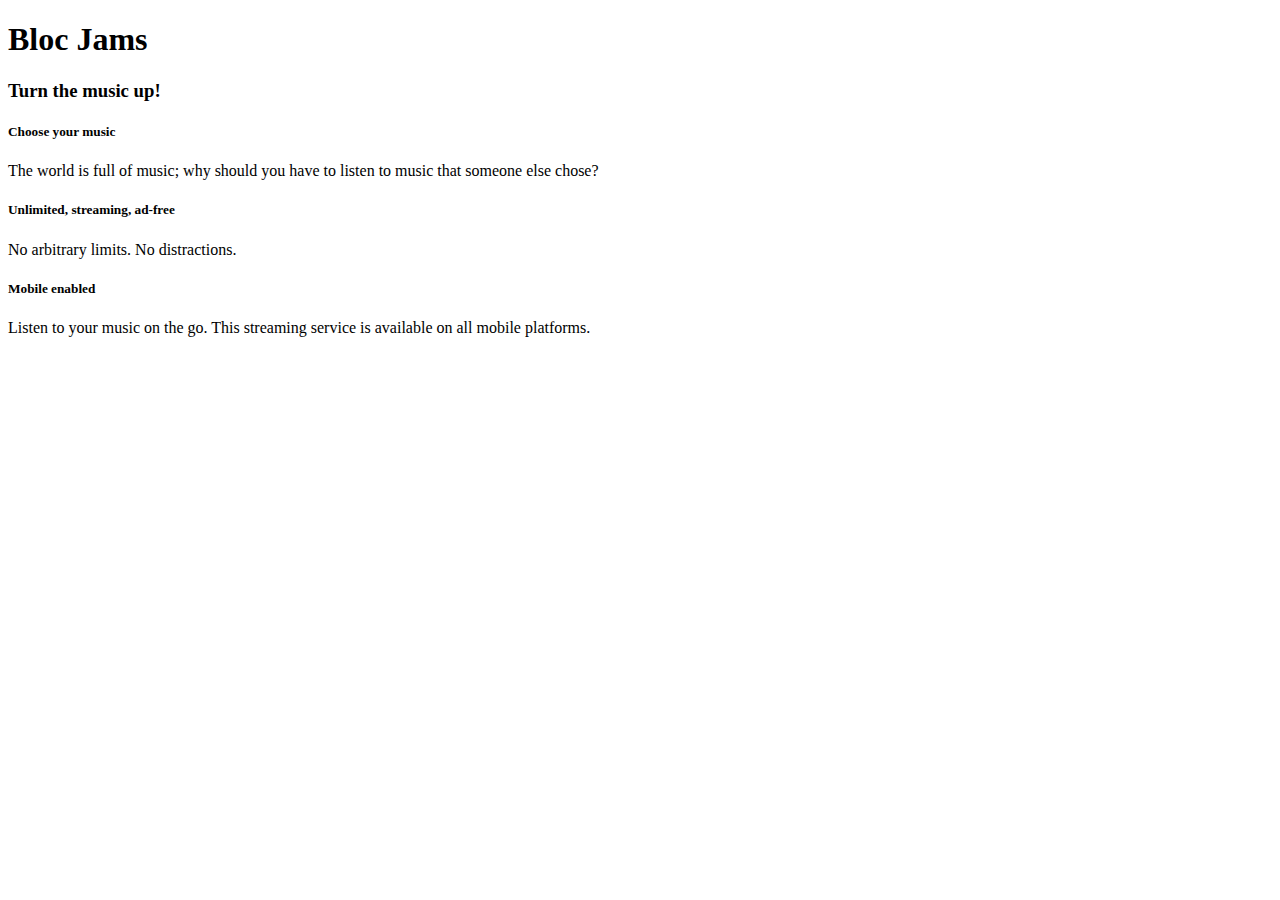
==== index.html @ 5e56fdce "refactor the Bloc Jams markup using semantic HTML" ====
<!DOCTYPE html>
<html>
    <head>
      <title>Bloc Jams</title>
    </head>
    <body>
        <nav> <!-- navigation bar -->
        </nav>

        <section> <!-- hero content -->
            <h1>Bloc Jams</h1>
            <h3>Turn the music up!</h3>
        </section>

        <section> <!-- selling points -->
            <div>
                <h5>Choose your music</h5>
                <p>The world is full of music; why should you have to listen to music that someone else chose?</p>
            </div>
            <div>
                <h5>Unlimited, streaming, ad-free</h5>
                <p>No arbitrary limits. No distractions.</p>
            </div>
            <div>
                <h5>Mobile enabled</h5>
                <p>Listen to your music on the go. This streaming service is available on all mobile platforms.</p>
            </div>
        </section>
    </body>
</html>
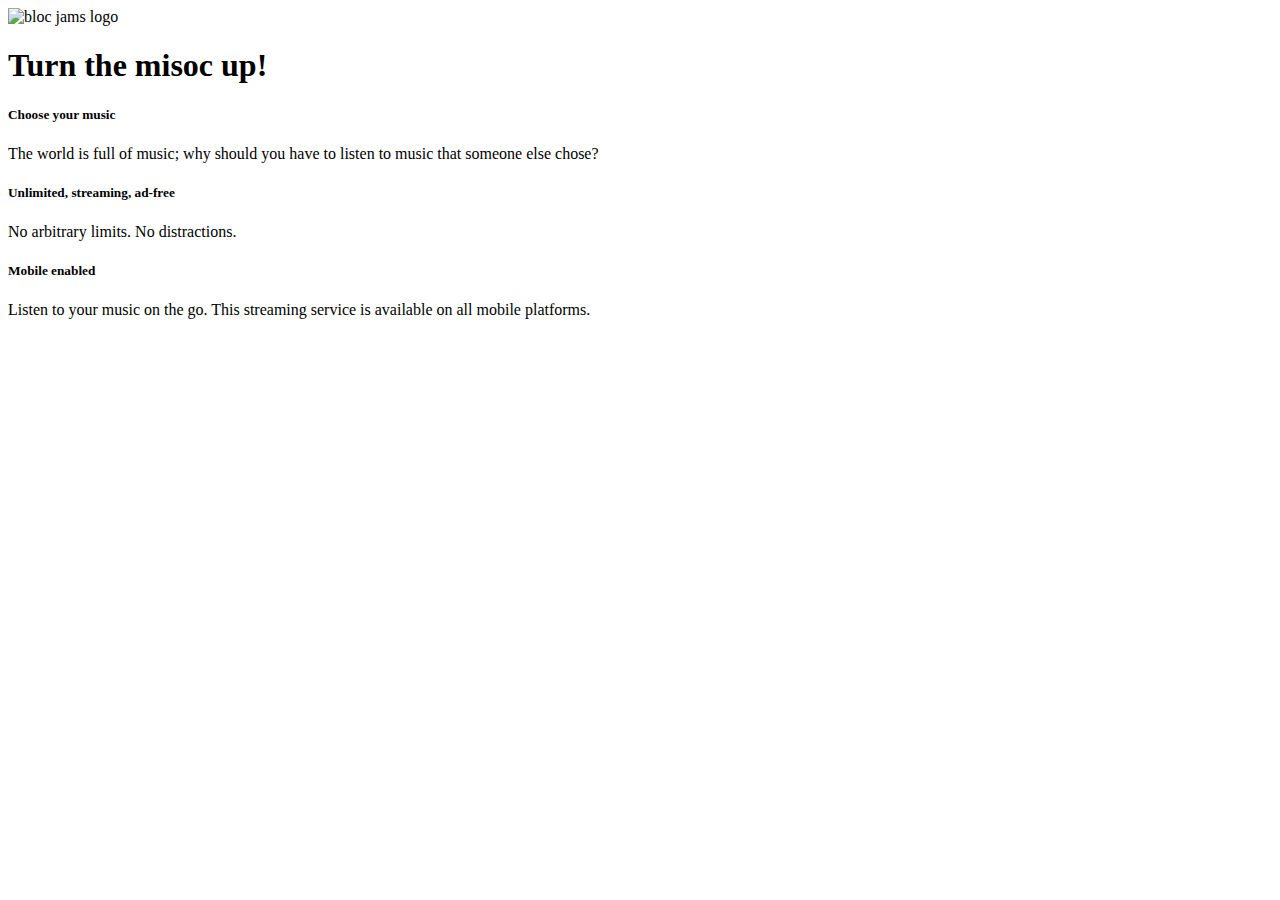
==== commit 82ba6081: "Checkpoint 6 HTML CSS Style update index.html" ====
--- a/index.html
+++ b/index.html
@@ -2,28 +2,35 @@
 <html>
     <head>
       <title>Bloc Jams</title>
+      <link rel="stylesheet" type="text/css" href="http://fonts.googleapis.com/css?family=Open+Sans:400,800,600,700,300">
+      <link rel="stylesheet" type="text/css" href="http://code.ionicframework.com/ionicons/2.0.1/css/ionicons.min.css">
+      <link rel="stylesheet" type="text/css" href="styles/normalize.css">
+      <link rel="stylesheet" type="text/css" href="styles/main.css">
     </head>
-    <body>
-        <nav> <!-- navigation bar -->
+    <body class="landing">
+        <nav class="navbar"> <!-- navigation bar -->
+           <img src="assets/images/bloc_jams_logo.png" alt="bloc jams logo" class="logo">
         </nav>
 
-        <section> <!-- hero content -->
-            <h1>Bloc Jams</h1>
-            <h3>Turn the music up!</h3>
+        <section class="hero-content"> <!-- hero content -->
+            <h1 class="hero-title">Turn the misoc up!</h1>
         </section>
 
-        <section> <!-- selling points -->
-            <div>
-                <h5>Choose your music</h5>
-                <p>The world is full of music; why should you have to listen to music that someone else chose?</p>
+        <section class="selling-points"> <!-- selling points -->
+            <div class="point">
+                <span class="ion-music-note"></span>
+                <h5 class="point-title">Choose your music</h5>
+                <p class="point-description">The world is full of music; why should you have to listen to music that someone else chose?</p>
             </div>
-            <div>
-                <h5>Unlimited, streaming, ad-free</h5>
-                <p>No arbitrary limits. No distractions.</p>
+            <div class="point">
+                <span class="ion-radio-waves"></span>
+                <h5 class="point-title">Unlimited, streaming, ad-free</h5>
+                <p class="point-description">No arbitrary limits. No distractions.</p>
             </div>
-            <div>
-                <h5>Mobile enabled</h5>
-                <p>Listen to your music on the go. This streaming service is available on all mobile platforms.</p>
+            <div class="point">
+                <span class="ion-iphone"></span>
+                <h5 class="point-title">Mobile enabled</h5>
+                <p class="point-description">Listen to your music on the go. This streaming service is available on all mobile platforms.</p>
             </div>
         </section>
     </body>
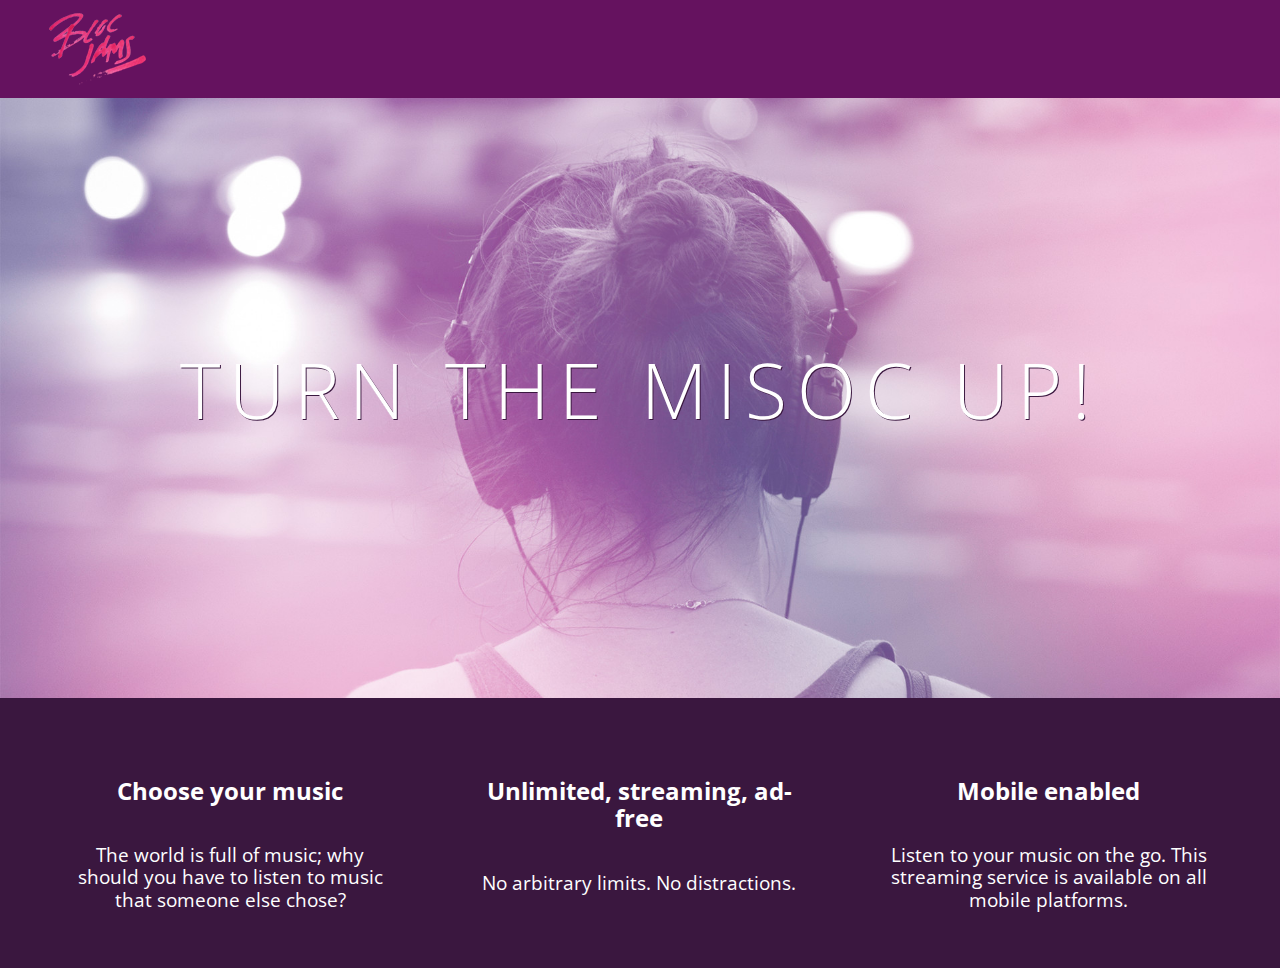
==== commit bb4d31b8: "Checkpoint 7 Responsiveness: completed" ====
--- a/index.html
+++ b/index.html
@@ -2,10 +2,12 @@
 <html>
     <head>
       <title>Bloc Jams</title>
+      <meta name="viewport" content="width=device-width, initial-scale=1">
       <link rel="stylesheet" type="text/css" href="http://fonts.googleapis.com/css?family=Open+Sans:400,800,600,700,300">
       <link rel="stylesheet" type="text/css" href="http://code.ionicframework.com/ionicons/2.0.1/css/ionicons.min.css">
       <link rel="stylesheet" type="text/css" href="styles/normalize.css">
       <link rel="stylesheet" type="text/css" href="styles/main.css">
+      <link rel="stylesheet" type="text/css" href="styles/landing.css">
     </head>
     <body class="landing">
         <nav class="navbar"> <!-- navigation bar -->
@@ -16,18 +18,18 @@
             <h1 class="hero-title">Turn the misoc up!</h1>
         </section>
 
-        <section class="selling-points"> <!-- selling points -->
-            <div class="point">
+        <section class="selling-points container"> <!-- selling points -->
+          <div class="point column third">
                 <span class="ion-music-note"></span>
                 <h5 class="point-title">Choose your music</h5>
                 <p class="point-description">The world is full of music; why should you have to listen to music that someone else chose?</p>
             </div>
-            <div class="point">
+            <div class="point column third">
                 <span class="ion-radio-waves"></span>
                 <h5 class="point-title">Unlimited, streaming, ad-free</h5>
                 <p class="point-description">No arbitrary limits. No distractions.</p>
             </div>
-            <div class="point">
+            <div class="point column third">
                 <span class="ion-iphone"></span>
                 <h5 class="point-title">Mobile enabled</h5>
                 <p class="point-description">Listen to your music on the go. This streaming service is available on all mobile platforms.</p>
--- a/styles/main.css
+++ b/styles/main.css
@@ -0,0 +1,53 @@
+*, *:before, *:after {
+    -moz-box-sizing: border-box;
+    -webkit-box-sizing: border-box;
+    box-sizing: border-box;
+}
+
+html {
+    height: 100%;
+    font-size: 100%;
+}
+
+body {
+    font-family: 'Open Sans';
+    color: white;
+    min-height: 100%;
+}
+
+.navbar {
+    padding: 0.5rem;
+    background-color: rgb(101,18,95);
+}
+
+.navbar > .logo {
+    position: relative;
+    left: 2rem;
+}
+
+.container {
+    margin: 0 auto;
+    max-width: 64rem;
+}
+
+/* Medium and small screens (640px) */
+@media (min-width: 640px) {
+  html { font-size: 112%; }
+  .column {
+    float: left;
+    padding-left: 1rem;
+    padding-right: 1rem;
+  }
+
+     .column.full { width: 100%; }
+     .column.two-thirds { width: 66.7%; }
+     .column.half { width: 50%; }
+     .column.third { width: 33.3%; }
+     .column.fourth { width: 25%; }
+     .column.flow-opposite { float: right; }
+}
+
+/* Large screens (1024px) */
+@media (min-width: 1024px) {
+  html { font-size: 120%; }
+}
--- a/styles/landing.css
+++ b/styles/landing.css
@@ -0,0 +1,48 @@
+body.landing {
+    background-color: rgb(58,23,63);
+}
+
+.hero-content {
+    position: relative;
+    min-height: 600px;
+    background-image: url(../assets/images/bloc_jams_bg.jpg);
+    background-repeat: no-repeat;
+    background-position: center center;
+    background-size: cover;
+}
+
+.hero-content .hero-title {
+    position: absolute;
+    top: 40%;
+    -webkit-transform: translateY(-50%);
+    -moz-transform: translateY(-50%);
+    transform: translateY(-50%);
+    width: 100%;
+    text-align: center;
+    font-size: 4rem;
+    font-weight: 300;
+    text-transform: uppercase;
+    letter-spacing: 0.5rem;
+    text-shadow: 1px 1px 0px rgb(58,23,63);
+}
+
+.selling-points {
+    position: relative;
+}
+
+.point {
+    position: relative;
+    padding: 2rem;
+    text-align: center;
+}
+
+.point .point-title {
+    font-size: 1.25rem;
+}
+
+.ion-music-note,
+.ion-radio-waves,
+.ion-iphone {
+    color: rgb(233,50,117);
+    font-size: 5rem;
+}
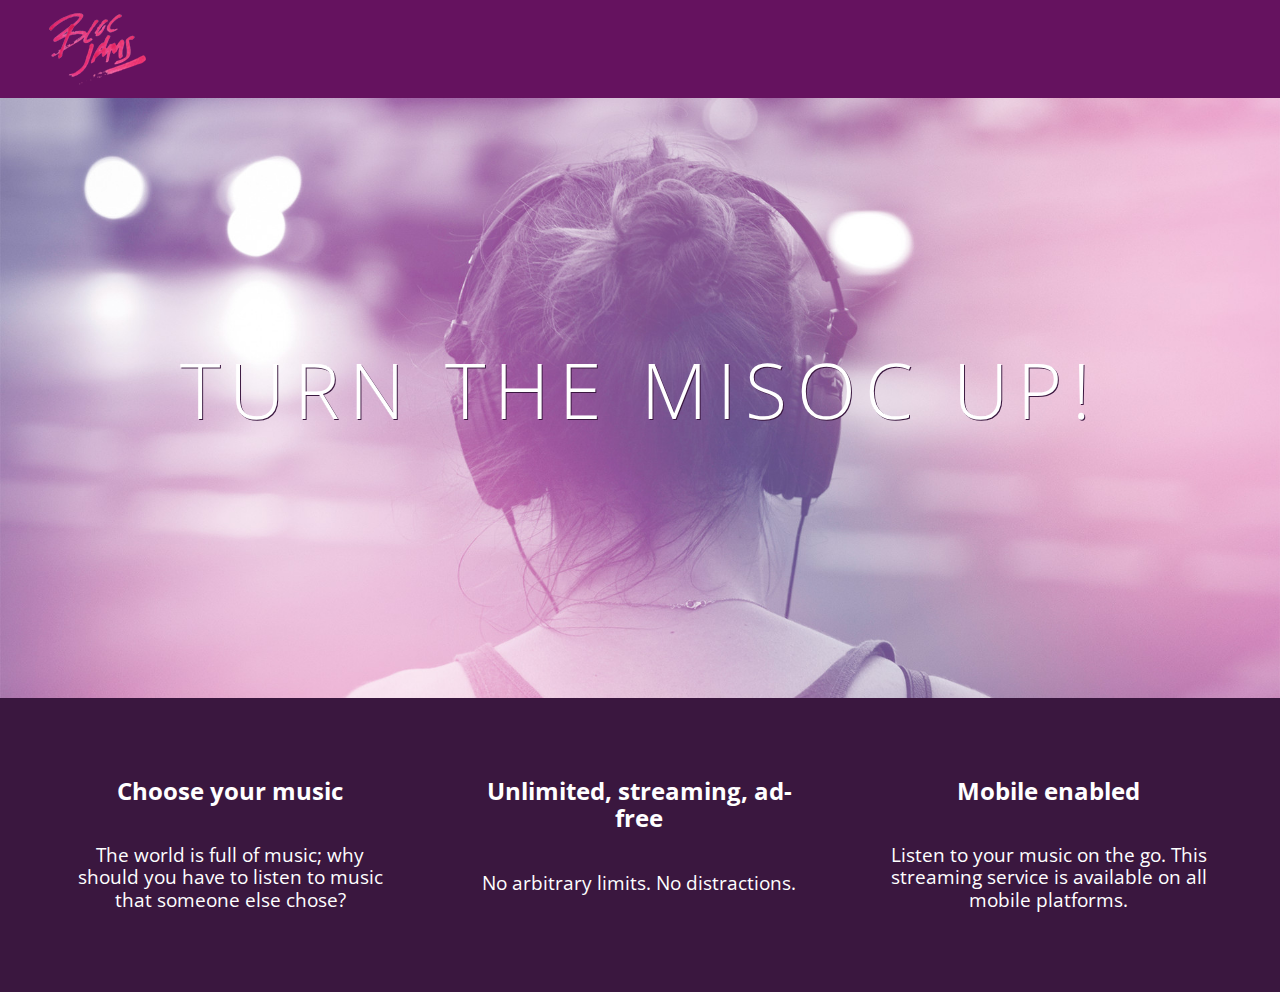
==== commit e61276a6: "Assignment 7 completed" ====
--- a/index.html
+++ b/index.html
@@ -18,7 +18,7 @@
             <h1 class="hero-title">Turn the misoc up!</h1>
         </section>
 
-        <section class="selling-points container"> <!-- selling points -->
+        <section class="selling-points container clearfix"> <!-- selling points -->
           <div class="point column third">
                 <span class="ion-music-note"></span>
                 <h5 class="point-title">Choose your music</h5>
--- a/styles/main.css
+++ b/styles/main.css
@@ -51,3 +51,11 @@
 @media (min-width: 1024px) {
   html { font-size: 120%; }
 }
+
+.clearfix::after {
+   content: ".";
+   visibility: hidden;
+   display: block;
+   height: 0;
+   clear: both;
+}
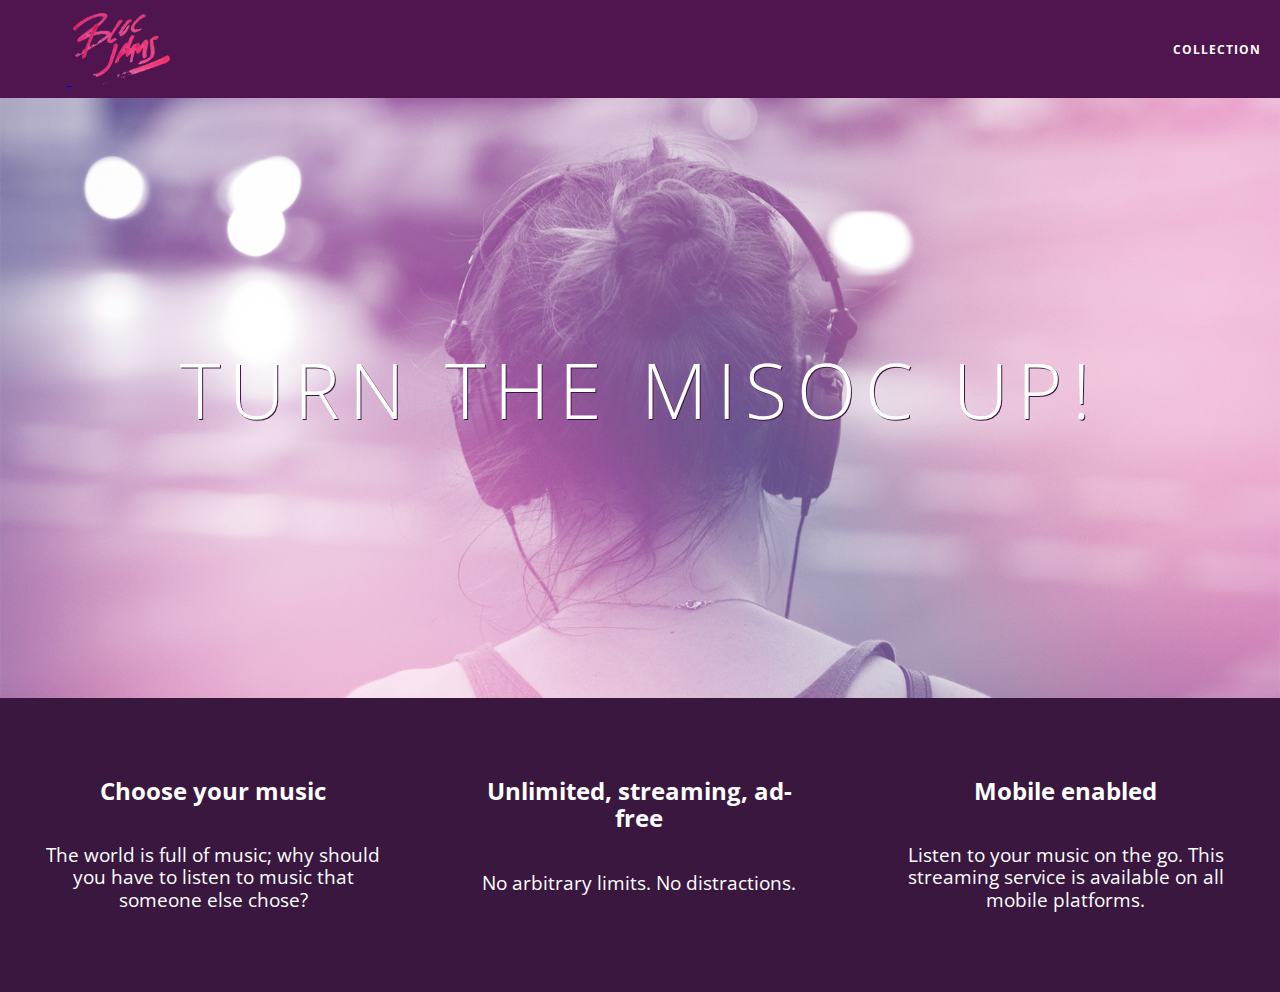
==== commit 1146614a: "Checkpoint 8 Collection View: completed" ====
--- a/index.html
+++ b/index.html
@@ -11,7 +11,12 @@
     </head>
     <body class="landing">
         <nav class="navbar"> <!-- navigation bar -->
-           <img src="assets/images/bloc_jams_logo.png" alt="bloc jams logo" class="logo">
+        　<a href="index.html" class="logo">
+             <img src="assets/images/bloc_jams_logo.png" alt="bloc jams logo">
+         </a>
+         <div class="links-container">
+             <a href="collection.html" class="navbar-link">collection</a>
+         </div>
         </nav>
 
         <section class="hero-content"> <!-- hero content -->
--- a/styles/main.css
+++ b/styles/main.css
@@ -16,13 +16,51 @@
 }
 
 .navbar {
+    position: relative;
     padding: 0.5rem;
-    background-color: rgb(101,18,95);
+    /* #1 */
+     background-color: rgba(101,18,95,0.5);
+     /* #2 */
+     z-index: 1;
 }
 
 .navbar > .logo {
     position: relative;
     left: 2rem;
+    cursor: pointer;  /* produces the finger-pointer icon when you hover over the logo */
+ }
+ 
+ .navbar .links-container {
+     display: table;
+     position: absolute;
+     top: 0;
+     right: 0;
+     height: 100px;
+     color: white;
+ }
+ 
+ .links-container .navbar-link {
+     display: table-cell;
+     position: relative;
+     height: 100%;
+     padding-left: 1rem;
+     padding-right: 1rem;
+     /* #3 */
+     vertical-align: middle;
+     color: white;
+     font-size: 0.625rem;
+     letter-spacing: 0.05rem;
+     font-weight: 700;
+     text-transform: uppercase;
+     /* #4 */
+     text-decoration: none;
+     cursor: pointer;
+ }
+ 
+   /* #5 */
+ .links-container .navbar-link:hover {
+     color: rgb(233,50,117);
+ }
 }
 
 .container {
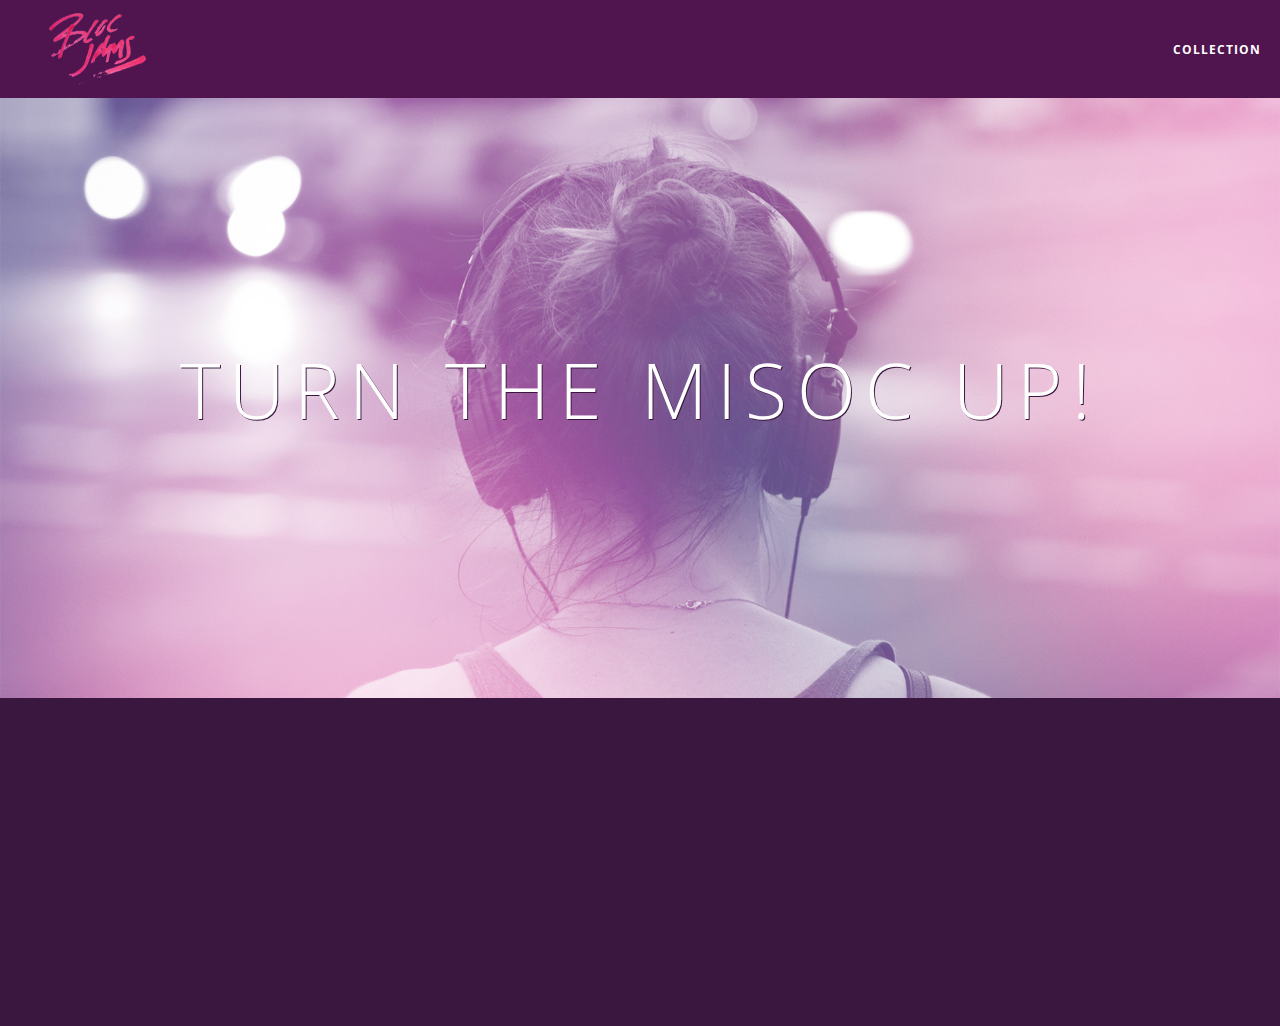
==== commit 08ea368f: "checkpoint-21-DOM_Scripting_Animation : completed" ====
--- a/index.html
+++ b/index.html
@@ -11,7 +11,7 @@
     </head>
     <body class="landing">
         <nav class="navbar"> <!-- navigation bar -->
-        　<a href="index.html" class="logo">
+          <a href="index.html" class="logo">
              <img src="assets/images/bloc_jams_logo.png" alt="bloc jams logo">
          </a>
          <div class="links-container">
@@ -40,5 +40,7 @@
                 <p class="point-description">Listen to your music on the go. This streaming service is available on all mobile platforms.</p>
             </div>
         </section>
+        <script src="scripts/landing.js"></script>
+
     </body>
 </html>
--- a/styles/main.css
+++ b/styles/main.css
@@ -29,7 +29,7 @@
     left: 2rem;
     cursor: pointer;  /* produces the finger-pointer icon when you hover over the logo */
  }
- 
+
  .navbar .links-container {
      display: table;
      position: absolute;
@@ -38,7 +38,7 @@
      height: 100px;
      color: white;
  }
- 
+
  .links-container .navbar-link {
      display: table-cell;
      position: relative;
@@ -56,16 +56,24 @@
      text-decoration: none;
      cursor: pointer;
  }
- 
+
    /* #5 */
  .links-container .navbar-link:hover {
      color: rgb(233,50,117);
  }
-}
+
+ .links-container .navbar-link:active {
+     background-color:white;
+ }
+
 
 .container {
     margin: 0 auto;
     max-width: 64rem;
+}
+
+.container.narrow {
+    max-width: 56rem;
 }
 
 /* Medium and small screens (640px) */
--- a/styles/landing.css
+++ b/styles/landing.css
@@ -34,6 +34,16 @@
     position: relative;
     padding: 2rem;
     text-align: center;
+    opacity: 0;
+     -webkit-transform: scaleX(0.9) translateY(3rem);
+     -moz-transform: scaleX(0.9) translateY(3rem);
+     transform: scaleX(0.9) translateY(3rem);
+     -webkit-transition: all 0.25s ease-in-out;
+     -moz-transition: all 0.25s ease-in-out;
+     transition: all 0.25s ease-in-out;
+     -webkit-transition-delay: 0.2s;
+     -moz-transition-delay: 0.2s;
+     transition-delay: 0.2s;
 }
 
 .point .point-title {
